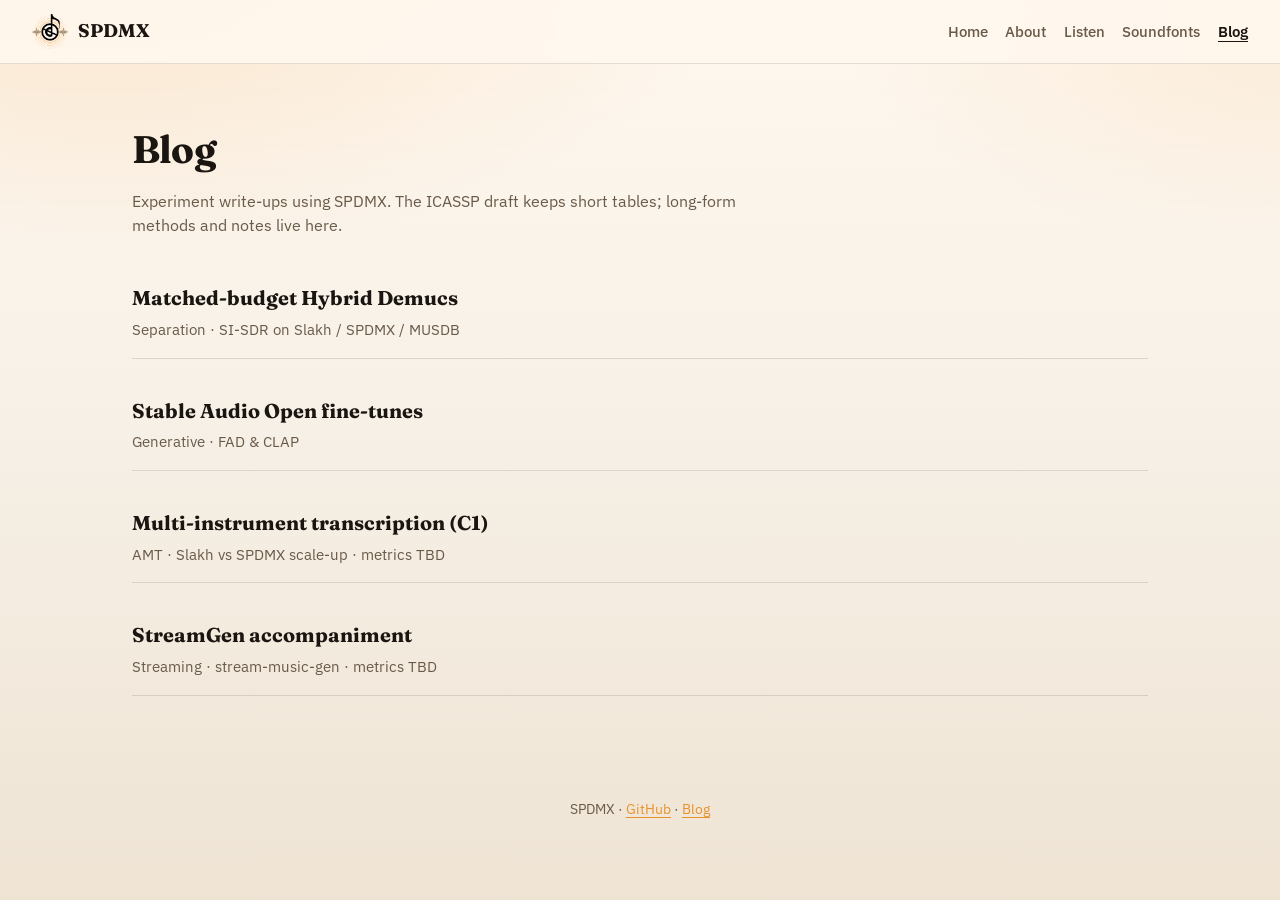
==== docs/blog/index.html @ cd524127 "added new experiments" ====
<!DOCTYPE html>
<html lang="en">
<head>
  <meta charset="UTF-8">
  <meta name="viewport" content="width=device-width, initial-scale=1">
  <title>Blog · SPDMX</title>
  <meta name="description" content="Experiments run with SPDMX.">
  <link rel="icon" href="../assets/favicon.ico" sizes="any">
  <link rel="icon" href="../assets/favicon.svg" type="image/svg+xml">
  <link rel="preconnect" href="https://fonts.googleapis.com">
  <link rel="preconnect" href="https://fonts.gstatic.com" crossorigin>
  <link href="https://fonts.googleapis.com/css2?family=Fraunces:opsz,wght@9..144,500;9..144,700&family=IBM+Plex+Sans:wght@400;500;600&family=IBM+Plex+Mono:wght@400;500&display=swap" rel="stylesheet">
  <link rel="stylesheet" href="../css/style.css">
  <script type="module" src="../js/blog.js"></script>
</head>
<body>
  <header class="site-header"></header>
  <main>
    <section class="section">
      <div class="section-head">
        <h2>Blog</h2>
        <p>Experiment write-ups using SPDMX. The ICASSP draft keeps short tables; long-form methods and notes live here.</p>
      </div>
      <ul class="blog-list">
        <li>
          <a href="demucs.html"><strong>Matched-budget Hybrid Demucs</strong></a>
          <span class="blog-meta">Separation · SI-SDR on Slakh / SPDMX / MUSDB</span>
        </li>
        <li>
          <a href="sao.html"><strong>Stable Audio Open fine-tunes</strong></a>
          <span class="blog-meta">Generative · FAD &amp; CLAP</span>
        </li>
        <li>
          <a href="transcription.html"><strong>Multi-instrument transcription (C1)</strong></a>
          <span class="blog-meta">AMT · Slakh vs SPDMX scale-up · metrics TBD</span>
        </li>
        <li>
          <a href="streamgen.html"><strong>StreamGen accompaniment</strong></a>
          <span class="blog-meta">Streaming · stream-music-gen · metrics TBD</span>
        </li>
      </ul>
    </section>
  </main>
  <footer class="site-footer"></footer>
</body>
</html>
---- docs/css/style.css ----
:root {
  --ink: #1a1510;
  --muted: #6a5a48;
  --paper: #f7f1e8;
  --paper-2: #ebe1d2;
  --panel: rgba(255, 250, 242, 0.78);
  --accent: #e8922e;
  --accent-2: #c46a12;
  --marigold: #f0b068;
  --line: rgba(26, 21, 16, 0.12);
  --shadow: 0 18px 50px rgba(26, 21, 16, 0.08);
  --mono: "IBM Plex Mono", ui-monospace, monospace;
  --sans: "IBM Plex Sans", system-ui, sans-serif;
  --display: "Fraunces", Georgia, serif;
  --max: 1080px;
}

*,
*::before,
*::after {
  box-sizing: border-box;
}

html {
  scroll-behavior: smooth;
}

body {
  margin: 0;
  color: var(--ink);
  font-family: var(--sans);
  line-height: 1.55;
  background:
    radial-gradient(1200px 600px at 8% -8%, rgba(240, 176, 104, 0.28), transparent 55%),
    radial-gradient(900px 500px at 100% 0%, rgba(232, 146, 46, 0.12), transparent 50%),
    linear-gradient(180deg, #fff8ef 0%, var(--paper) 42%, #efe4d4 100%);
  min-height: 100vh;
}

body::before {
  content: "";
  position: fixed;
  inset: 0;
  pointer-events: none;
  background-image:
    repeating-linear-gradient(
      0deg,
      transparent,
      transparent 27px,
      rgba(28, 36, 32, 0.03) 28px
    );
  opacity: 0.55;
  z-index: -1;
}

a {
  color: var(--accent);
  text-decoration-thickness: 1px;
  text-underline-offset: 0.18em;
}

a:hover {
  color: var(--accent-2);
}

.site-header {
  position: sticky;
  top: 0;
  z-index: 20;
  display: flex;
  align-items: center;
  justify-content: space-between;
  gap: 1rem;
  padding: 0.85rem clamp(1rem, 4vw, 2rem);
  backdrop-filter: blur(10px);
  background: rgba(255, 248, 239, 0.86);
  border-bottom: 1px solid var(--line);
}

.brand {
  display: inline-flex;
  align-items: center;
  gap: 0.65rem;
  color: inherit;
  text-decoration: none;
  font-family: var(--display);
  font-weight: 700;
  font-size: 1.15rem;
}

.brand-mark {
  width: 36px;
  height: 36px;
  object-fit: contain;
}

.nav-toggle {
  display: none;
  flex-direction: column;
  justify-content: center;
  gap: 5px;
  width: 42px;
  height: 42px;
  padding: 0;
  border: 1px solid var(--line);
  border-radius: 10px;
  background: var(--panel);
  cursor: pointer;
}

.nav-toggle-bar {
  display: block;
  width: 18px;
  height: 2px;
  margin: 0 auto;
  background: var(--ink);
  border-radius: 1px;
  transition: transform 160ms ease, opacity 160ms ease;
}

.nav-toggle[aria-expanded="true"] .nav-toggle-bar:nth-child(1) {
  transform: translateY(7px) rotate(45deg);
}

.nav-toggle[aria-expanded="true"] .nav-toggle-bar:nth-child(2) {
  opacity: 0;
}

.nav-toggle[aria-expanded="true"] .nav-toggle-bar:nth-child(3) {
  transform: translateY(-7px) rotate(-45deg);
}

.nav {
  display: flex;
  flex-wrap: wrap;
  gap: 0.85rem 1.1rem;
  font-size: 0.95rem;
}

.nav a {
  color: var(--muted);
  text-decoration: none;
  font-weight: 500;
  display: inline-flex;
  align-items: center;
  gap: 0.28rem;
}

.nav a:hover {
  color: var(--ink);
}

.nav a.is-active {
  color: var(--ink);
  font-weight: 600;
  text-decoration: underline;
  text-underline-offset: 0.28em;
}

.blog-list {
  list-style: none;
  margin: 0;
  padding: 0;
  display: flex;
  flex-direction: column;
  gap: 1.25rem;
}

.blog-list li {
  padding: 1rem 0;
  border-bottom: 1px solid var(--line);
}

.blog-list a {
  color: var(--ink);
  text-decoration: none;
  font-family: var(--display);
  font-size: 1.25rem;
}

.blog-list a:hover {
  color: var(--amber, #c46a12);
}

.blog-meta {
  display: block;
  margin-top: 0.35rem;
  color: var(--muted);
  font-size: 0.92rem;
}

.post h1 {
  font-family: var(--display);
  font-size: clamp(1.6rem, 3vw, 2.1rem);
  margin: 0.35rem 0 1rem;
}

.post p {
  max-width: 65ch;
  line-height: 1.55;
}

.hero {
  display: flex;
  flex-direction: column;
  align-items: flex-start;
  gap: 0;
  max-width: var(--max);
  margin: 0 auto;
  padding: clamp(2rem, 5vw, 3.5rem) clamp(1rem, 4vw, 2rem) 2.5rem;
}

.hero-brand {
  margin-bottom: 1rem;
}

.hero-logo {
  width: 72px;
  height: 72px;
  object-fit: contain;
  display: block;
  filter: drop-shadow(0 8px 20px rgba(26, 21, 16, 0.12));
}

.paper-title {
  margin: 0 0 0.85rem;
  font-family: var(--display);
  font-size: clamp(1.85rem, 4.2vw, 2.75rem);
  line-height: 1.15;
  letter-spacing: -0.02em;
  max-width: 28ch;
}

.authors {
  margin: 0;
  font-size: 1.05rem;
  font-weight: 500;
  color: var(--ink);
}

.affiliation {
  margin: 0.25rem 0 1.25rem;
  font-size: 0.95rem;
  color: var(--muted);
}

.cta-row {
  display: flex;
  flex-wrap: wrap;
  gap: 0.65rem;
  margin-bottom: 1.5rem;
}

.stat-strip {
  list-style: none;
  display: grid;
  grid-template-columns: repeat(4, minmax(0, 1fr));
  gap: 0.75rem;
  margin: 0 0 1.75rem;
  padding: 0;
  width: 100%;
  max-width: 40rem;
}

.stat-strip li {
  display: flex;
  flex-direction: column;
  gap: 0.15rem;
  padding: 0.7rem 0.75rem;
  background: var(--panel);
  border: 1px solid var(--line);
  border-radius: 12px;
}

.stat-strip strong {
  font-family: var(--display);
  font-size: 1.35rem;
}

.stat-strip span {
  font-size: 0.78rem;
  color: var(--muted);
  text-transform: uppercase;
  letter-spacing: 0.06em;
}

.hero-abstract {
  margin: 0 0 1.5rem;
  max-width: 42rem;
  font-size: 1.02rem;
  line-height: 1.55;
  color: var(--ink);
}

.hero-abstract strong {
  font-weight: 600;
}

.hero-panel {
  width: 100%;
  max-width: 28rem;
  background: var(--panel);
  border: 1px solid var(--line);
  border-radius: 18px;
  padding: 1.35rem 1.4rem;
  box-shadow: var(--shadow);
  font-family: var(--mono);
  font-size: 0.9rem;
}

.hero-panel code {
  display: block;
  margin-bottom: 0.8rem;
  color: var(--accent-2);
  font-size: 0.95rem;
}

.hero-panel ul {
  margin: 0 0 1rem;
  padding-left: 1.1rem;
}

.hero-panel p {
  margin: 0;
  color: var(--muted);
  font-family: var(--sans);
  font-size: 0.88rem;
}

.btn {
  display: inline-flex;
  align-items: center;
  justify-content: center;
  gap: 0.35rem;
  padding: 0.55rem 1rem;
  border: 1px solid var(--ink);
  border-radius: 999px;
  color: var(--ink);
  text-decoration: none;
  font-weight: 600;
  font-size: 0.92rem;
  background: transparent;
  transition: transform 160ms ease, background 160ms ease, color 160ms ease;
}

.btn:hover {
  transform: translateY(-1px);
  color: var(--ink);
  background: rgba(255, 255, 255, 0.55);
}

.btn.primary {
  background: var(--ink);
  color: var(--paper);
}

.btn.primary:hover {
  background: var(--accent);
  border-color: var(--accent);
  color: #fff;
}

.btn.ghost {
  border-color: transparent;
  text-decoration: underline;
  text-underline-offset: 0.2em;
}

.section {
  max-width: var(--max);
  margin: 0 auto;
  padding: 3.5rem clamp(1rem, 4vw, 2rem);
}

.section.alt {
  background: rgba(255, 252, 246, 0.45);
  border-block: 1px solid var(--line);
  max-width: none;
  padding-inline: max(1rem, calc((100vw - var(--max)) / 2));
}

.section-head {
  max-width: 40rem;
  margin-bottom: 1.75rem;
}

.section-head h2 {
  margin: 0 0 0.55rem;
  font-family: var(--display);
  font-size: clamp(1.8rem, 4vw, 2.4rem);
  letter-spacing: -0.02em;
}

.section-head p {
  margin: 0;
  color: var(--muted);
}

.figure-block {
  margin: 0 0 2rem;
  padding: 1rem;
  background: rgba(255, 252, 246, 0.55);
  border: 1px solid var(--line);
  border-radius: 16px;
}

.figure-block img {
  display: block;
  width: 100%;
  height: auto;
}

.figure-block figcaption {
  margin-top: 0.75rem;
  color: var(--muted);
  font-size: 0.9rem;
}

.two-col {
  display: grid;
  grid-template-columns: repeat(2, minmax(0, 1fr));
  gap: 1.5rem 2rem;
  margin-bottom: 1.75rem;
}

.two-col h3 {
  margin: 0 0 0.6rem;
  font-family: var(--display);
  font-size: 1.2rem;
}

.steps,
.plain {
  margin: 0;
  padding-left: 1.2rem;
  color: var(--muted);
}

.steps li,
.plain li {
  margin-bottom: 0.45rem;
}

.steps code,
.plain code,
.license code,
figcaption code {
  font-family: var(--mono);
  font-size: 0.86em;
  background: rgba(28, 36, 32, 0.06);
  padding: 0.05em 0.3em;
  border-radius: 4px;
}

.chart-grid {
  display: grid;
  grid-template-columns: repeat(2, minmax(0, 1fr));
  gap: 1.1rem;
}

.chart-card {
  background: rgba(255, 252, 246, 0.7);
  border: 1px solid var(--line);
  border-radius: 16px;
  padding: 1rem 1.1rem 1.2rem;
}

.chart-card-wide {
  grid-column: 1 / -1;
}

.chart-card h3 {
  margin: 0 0 0.75rem;
  font-size: 1rem;
  font-weight: 600;
}

.chart-note {
  margin: 0.65rem 0 0;
  font-size: 0.88rem;
  line-height: 1.45;
  color: var(--muted);
}

.demo-root {
  display: grid;
  gap: 1.1rem;
}

.demo-card {
  border: 1px solid var(--line);
  border-radius: 16px;
  background: rgba(255, 252, 246, 0.75);
  padding: 1.1rem 1.2rem 1.25rem;
}

.demo-card header {
  display: flex;
  flex-wrap: wrap;
  justify-content: space-between;
  gap: 0.5rem 1rem;
  margin-bottom: 0.85rem;
}

.demo-card h3 {
  margin: 0;
  font-family: var(--display);
  font-size: 1.25rem;
}

.demo-card .blurb {
  margin: 0.2rem 0 0;
  color: var(--muted);
  font-size: 0.92rem;
}

.demo-meta {
  font-family: var(--mono);
  font-size: 0.75rem;
  color: var(--muted);
}

.mixer-transport {
  display: grid;
  grid-template-columns: auto auto auto 1fr;
  align-items: center;
  gap: 0.5rem 0.65rem;
  margin: 0 0 0.85rem;
}

.mixer-btn {
  border: 1px solid var(--line);
  background: #fff;
  border-radius: 999px;
  padding: 0.35rem 0.85rem;
  font: inherit;
  font-size: 0.82rem;
  font-weight: 500;
  cursor: pointer;
}

.mixer-btn.icon-btn {
  display: inline-flex;
  align-items: center;
  justify-content: center;
  width: 2.35rem;
  height: 2.35rem;
  padding: 0;
  border-radius: 999px;
}

.mixer-btn.icon-btn svg {
  width: 1.05rem;
  height: 1.05rem;
  fill: currentColor;
  display: block;
}

.mixer-btn.icon-btn .icon-pause {
  display: none;
}

.mixer-btn.icon-btn.is-playing .icon-play {
  display: none;
}

.mixer-btn.icon-btn.is-playing .icon-pause {
  display: block;
}

.mixer-btn.primary {
  background: var(--accent);
  border-color: var(--accent);
  color: #fff;
}

.mixer-btn.primary.is-playing {
  background: var(--ink);
  border-color: var(--ink);
}

.mixer-time {
  font-family: var(--mono);
  font-size: 0.8rem;
  color: var(--muted);
  white-space: nowrap;
}

.mixer-seek {
  width: 100%;
  min-width: 8rem;
  height: 0.35rem;
  accent-color: var(--accent);
  cursor: pointer;
}

.stem-list {
  display: grid;
  gap: 0.45rem;
}

.stem-row {
  display: grid;
  grid-template-columns: minmax(var(--stem-label-ch, 12ch), max-content) auto;
  gap: 0.75rem;
  align-items: center;
  padding: 0.5rem 0.65rem;
  border-radius: 10px;
  background: rgba(28, 36, 32, 0.03);
}

.stem-label {
  font-family: var(--mono);
  font-size: 0.8rem;
  font-weight: 500;
  white-space: pre;
  min-width: calc(var(--stem-label-ch, 12) * 1ch);
}

.stem-actions {
  display: flex;
  gap: 0.35rem;
}

.stem-row button[data-action] {
  border: 1px solid var(--line);
  background: #fff;
  border-radius: 999px;
  padding: 0.25rem 0.65rem;
  font: inherit;
  font-size: 0.78rem;
  cursor: pointer;
  min-width: 3.6rem;
}

.stem-row button[data-action].active {
  background: var(--accent);
  border-color: var(--accent);
  color: #fff;
}

.stem-row audio {
  display: none;
}

@media (max-width: 640px) {
  .mixer-transport {
    grid-template-columns: auto auto 1fr;
  }

  .mixer-seek {
    grid-column: 1 / -1;
  }
}

.soundfonts-root {
  display: grid;
  gap: 1rem;
}

.soundfont-basic {
  margin: 0;
  padding: 0.85rem 1rem;
  border: 1px solid var(--line);
  border-radius: 12px;
  background: rgba(255, 252, 246, 0.65);
  font-size: 0.92rem;
  line-height: 1.45;
}

.soundfont-basic code {
  font-family: var(--mono);
  font-size: 0.86em;
  background: rgba(28, 36, 32, 0.06);
  padding: 0.05em 0.3em;
  border-radius: 4px;
}

.soundfont-panel {
  border: 1px solid var(--line);
  border-radius: 12px;
  background: rgba(255, 252, 246, 0.55);
  padding: 0.15rem 0;
}

.soundfont-panel summary {
  cursor: pointer;
  list-style: none;
  padding: 0.85rem 1rem;
  font-size: 0.92rem;
  font-weight: 500;
  color: var(--ink);
}

.soundfont-panel summary::-webkit-details-marker {
  display: none;
}

.soundfont-panel summary::before {
  content: "";
  display: inline-block;
  width: 0.45rem;
  height: 0.45rem;
  margin-right: 0.55rem;
  border-right: 1.5px solid var(--muted);
  border-bottom: 1.5px solid var(--muted);
  transform: rotate(-45deg);
  vertical-align: 0.15rem;
  transition: transform 0.15s ease;
}

.soundfont-panel[open] summary::before {
  transform: rotate(45deg);
  vertical-align: 0.05rem;
}

.soundfont-panel-body {
  padding: 0 1rem 1rem;
}

.soundfont-grid {
  list-style: none;
  margin: 0;
  padding: 0;
  display: grid;
  grid-template-columns: repeat(auto-fill, minmax(14rem, 1fr));
  gap: 0.35rem 1rem;
}

.soundfont-grid li {
  font-family: var(--mono);
  font-size: 0.78rem;
  color: var(--ink);
  line-height: 1.35;
  padding: 0.2rem 0;
  border-bottom: 1px solid rgba(26, 21, 16, 0.06);
}

.soundfont-footnote {
  margin: 0.75rem 0 0;
  font-size: 0.8rem;
  color: var(--muted);
}

.soundfont-footnote a {
  color: inherit;
  text-decoration: underline;
  text-underline-offset: 0.15em;
}

.soundfont-footnote code {
  font-family: var(--mono);
  font-size: 0.86em;
}

.cite-label {
  margin: 1.25rem 0 0.5rem;
  font-size: 0.95rem;
  font-weight: 600;
}

.cite-label:first-of-type {
  margin-top: 0;
}

.bib {
  overflow-x: auto;
  padding: 1rem 1.1rem;
  border-radius: 12px;
  background: rgba(28, 36, 32, 0.92);
  color: #f3efe6;
  font-family: var(--mono);
  font-size: 0.82rem;
  line-height: 1.45;
}

.license {
  color: var(--muted);
  max-width: 42rem;
}

.site-footer {
  padding: 2rem clamp(1rem, 4vw, 2rem) 3rem;
  text-align: center;
  color: var(--muted);
  font-size: 0.9rem;
}

@media (max-width: 860px) {
  .two-col,
  .chart-grid {
    grid-template-columns: 1fr;
  }

  .stat-strip {
    grid-template-columns: repeat(2, minmax(0, 1fr));
  }

  .paper-title {
    max-width: none;
  }

  .site-header {
    flex-wrap: wrap;
  }

  .nav-toggle {
    display: inline-flex;
    margin-left: auto;
  }

  .nav {
    display: none;
    width: 100%;
    flex-direction: column;
    gap: 0;
    padding: 0.35rem 0 0.5rem;
    border-top: 1px solid var(--line);
  }

  .nav.is-open {
    display: flex;
  }

  .nav a {
    padding: 0.7rem 0.15rem;
    border-bottom: 1px solid var(--line);
  }

  .nav a:last-child {
    border-bottom: none;
  }
}

@media (prefers-reduced-motion: reduce) {
  html {
    scroll-behavior: auto;
  }

  .btn {
    transition: none;
  }
}
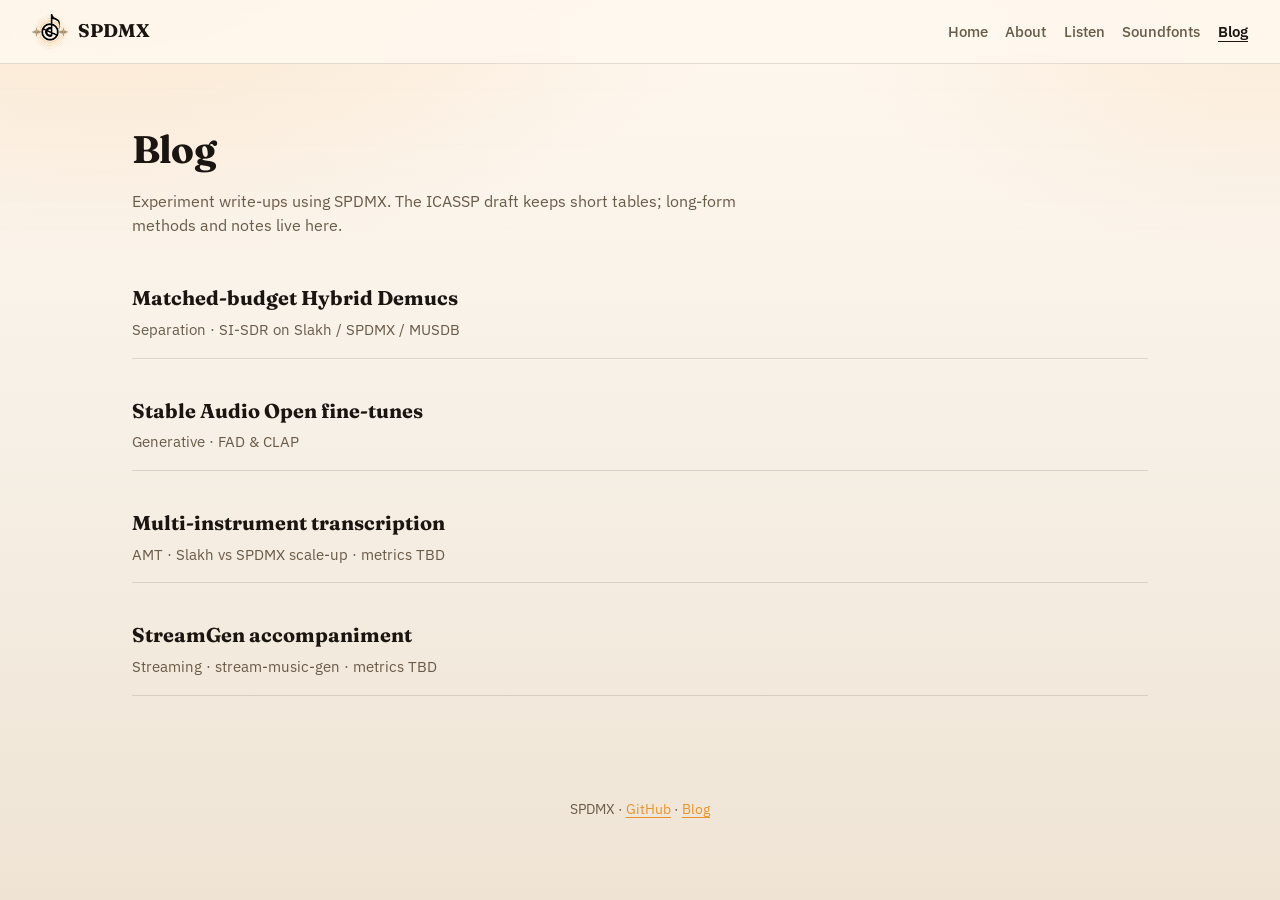
==== commit 5b13f25b: "bug fixes" ====
--- a/docs/blog/index.html
+++ b/docs/blog/index.html
@@ -31,7 +31,7 @@
           <span class="blog-meta">Generative · FAD &amp; CLAP</span>
         </li>
         <li>
-          <a href="transcription.html"><strong>Multi-instrument transcription (C1)</strong></a>
+          <a href="transcription.html"><strong>Multi-instrument transcription</strong></a>
           <span class="blog-meta">AMT · Slakh vs SPDMX scale-up · metrics TBD</span>
         </li>
         <li>
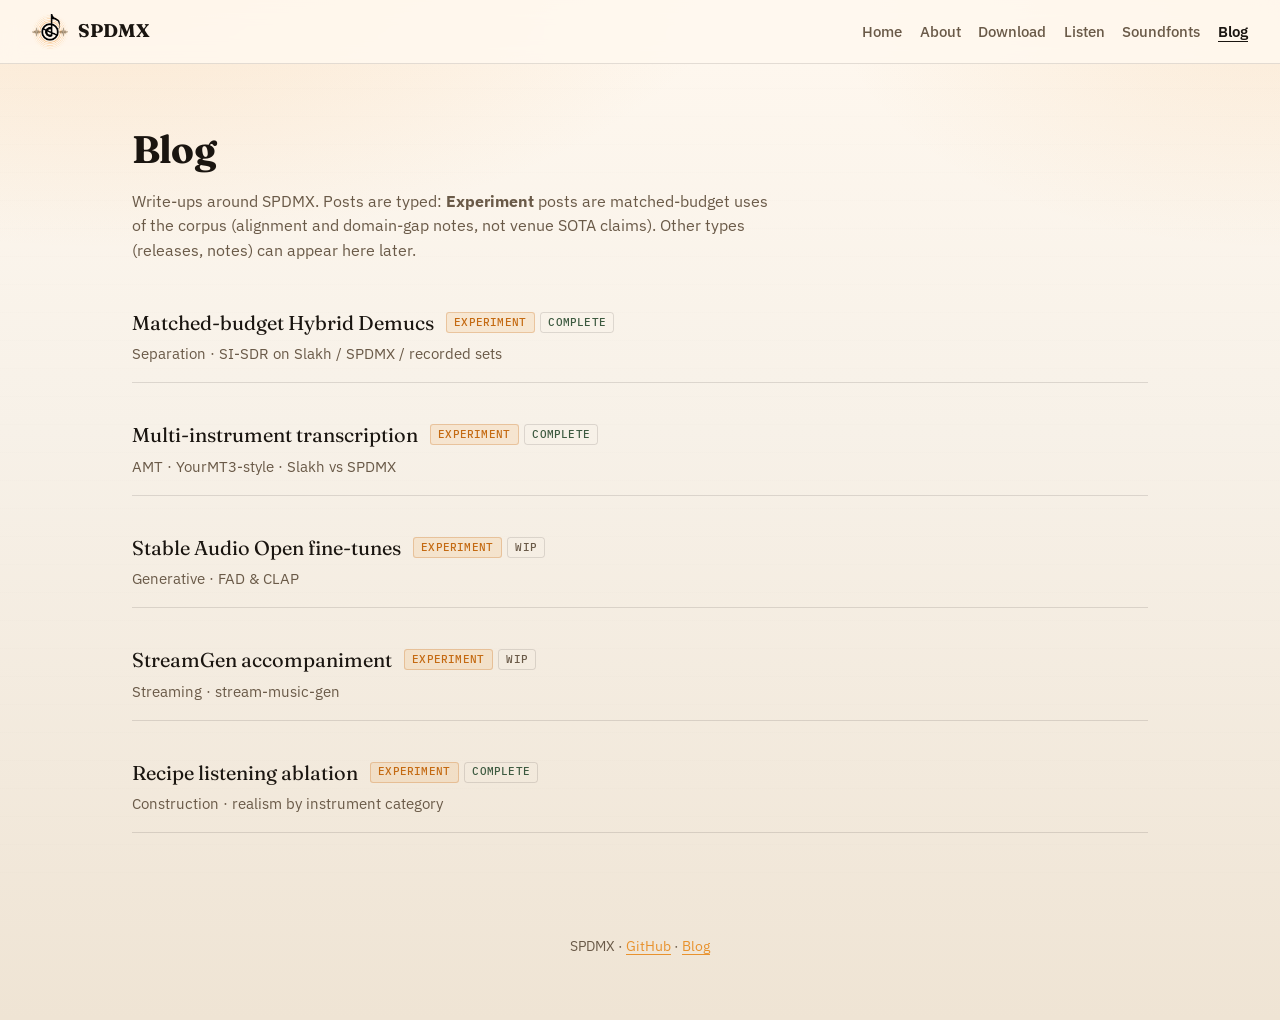
==== commit 6e04e8b1: "Add dataset-only arXiv preprint and typed Experiment blog posts. Keep the ICASSP manuscript intact w" ====
--- a/docs/blog/index.html
+++ b/docs/blog/index.html
@@ -4,7 +4,7 @@
   <meta charset="UTF-8">
   <meta name="viewport" content="width=device-width, initial-scale=1">
   <title>Blog · SPDMX</title>
-  <meta name="description" content="Experiments run with SPDMX.">
+  <meta name="description" content="Write-ups using SPDMX: experiments, release notes, and more.">
   <link rel="icon" href="../assets/favicon.ico" sizes="any">
   <link rel="icon" href="../assets/favicon.svg" type="image/svg+xml">
   <link rel="preconnect" href="https://fonts.googleapis.com">
@@ -19,24 +19,62 @@
     <section class="section">
       <div class="section-head">
         <h2>Blog</h2>
-        <p>Experiment write-ups using SPDMX. The ICASSP draft keeps short tables; long-form methods and notes live here.</p>
+        <p>
+          Write-ups around SPDMX. Posts are typed: <strong>Experiment</strong> posts
+          are matched-budget uses of the corpus (alignment and domain-gap notes, not
+          venue SOTA claims). Other types (releases, notes) can appear here later.
+        </p>
       </div>
       <ul class="blog-list">
         <li>
-          <a href="demucs.html"><strong>Matched-budget Hybrid Demucs</strong></a>
-          <span class="blog-meta">Separation · SI-SDR on Slakh / SPDMX / MUSDB</span>
+          <div class="blog-list-head">
+            <a href="demucs.html">Matched-budget Hybrid Demucs</a>
+            <span class="blog-badges">
+              <span class="badge badge-type-experiment">Experiment</span>
+              <span class="badge badge-status-complete">Complete</span>
+            </span>
+          </div>
+          <span class="blog-meta">Separation · SI-SDR on Slakh / SPDMX / recorded sets</span>
         </li>
         <li>
-          <a href="sao.html"><strong>Stable Audio Open fine-tunes</strong></a>
+          <div class="blog-list-head">
+            <a href="transcription.html">Multi-instrument transcription</a>
+            <span class="blog-badges">
+              <span class="badge badge-type-experiment">Experiment</span>
+              <span class="badge badge-status-complete">Complete</span>
+            </span>
+          </div>
+          <span class="blog-meta">AMT · YourMT3-style · Slakh vs SPDMX</span>
+        </li>
+        <li>
+          <div class="blog-list-head">
+            <a href="sao.html">Stable Audio Open fine-tunes</a>
+            <span class="blog-badges">
+              <span class="badge badge-type-experiment">Experiment</span>
+              <span class="badge badge-status-wip">WIP</span>
+            </span>
+          </div>
           <span class="blog-meta">Generative · FAD &amp; CLAP</span>
         </li>
         <li>
-          <a href="transcription.html"><strong>Multi-instrument transcription</strong></a>
-          <span class="blog-meta">AMT · Slakh vs SPDMX scale-up · metrics TBD</span>
+          <div class="blog-list-head">
+            <a href="streamgen.html">StreamGen accompaniment</a>
+            <span class="blog-badges">
+              <span class="badge badge-type-experiment">Experiment</span>
+              <span class="badge badge-status-wip">WIP</span>
+            </span>
+          </div>
+          <span class="blog-meta">Streaming · stream-music-gen</span>
         </li>
         <li>
-          <a href="streamgen.html"><strong>StreamGen accompaniment</strong></a>
-          <span class="blog-meta">Streaming · stream-music-gen · metrics TBD</span>
+          <div class="blog-list-head">
+            <a href="listening.html">Recipe listening ablation</a>
+            <span class="blog-badges">
+              <span class="badge badge-type-experiment">Experiment</span>
+              <span class="badge badge-status-complete">Complete</span>
+            </span>
+          </div>
+          <span class="blog-meta">Construction · realism by instrument category</span>
         </li>
       </ul>
     </section>
--- a/docs/css/style.css
+++ b/docs/css/style.css
@@ -171,6 +171,13 @@
   border-bottom: 1px solid var(--line);
 }
 
+.blog-list-head {
+  display: flex;
+  flex-wrap: wrap;
+  align-items: center;
+  gap: 0.5rem 0.75rem;
+}
+
 .blog-list a {
   color: var(--ink);
   text-decoration: none;
@@ -189,15 +196,118 @@
   font-size: 0.92rem;
 }
 
+.blog-badges {
+  display: inline-flex;
+  flex-wrap: wrap;
+  align-items: center;
+  gap: 0.35rem;
+}
+
+.badge {
+  display: inline-block;
+  padding: 0.12rem 0.45rem;
+  border: 1px solid var(--line);
+  border-radius: 0.2rem;
+  font-family: var(--mono);
+  font-size: 0.68rem;
+  font-weight: 500;
+  letter-spacing: 0.02em;
+  line-height: 1.4;
+  text-transform: uppercase;
+  white-space: nowrap;
+}
+
+.badge-type-experiment {
+  color: var(--accent-2);
+  background: rgba(232, 146, 46, 0.12);
+  border-color: rgba(196, 106, 18, 0.28);
+}
+
+.badge-type-release {
+  color: #3d5a40;
+  background: rgba(90, 140, 96, 0.12);
+  border-color: rgba(90, 140, 96, 0.3);
+}
+
+.badge-type-note {
+  color: var(--muted);
+  background: rgba(106, 90, 72, 0.08);
+  border-color: rgba(106, 90, 72, 0.22);
+}
+
+.badge-status-complete {
+  color: #3d5a40;
+  background: transparent;
+}
+
+.badge-status-wip {
+  color: var(--muted);
+  background: transparent;
+}
+
 .post h1 {
   font-family: var(--display);
   font-size: clamp(1.6rem, 3vw, 2.1rem);
   margin: 0.35rem 0 1rem;
 }
 
-.post p {
+.post h2 {
+  font-family: var(--display);
+  font-size: 1.2rem;
+  margin: 1.75rem 0 0.6rem;
+}
+
+.post p,
+.post li {
   max-width: 65ch;
   line-height: 1.55;
+}
+
+.post ul {
+  padding-left: 1.2rem;
+}
+
+.post code {
+  font-family: var(--mono);
+  font-size: 0.9em;
+}
+
+.post-table-wrap {
+  overflow-x: auto;
+  margin: 1rem 0 1.25rem;
+  max-width: 100%;
+}
+
+.post table {
+  width: 100%;
+  border-collapse: collapse;
+  font-size: 0.88rem;
+  font-variant-numeric: tabular-nums;
+}
+
+.post th,
+.post td {
+  padding: 0.4rem 0.65rem;
+  border-bottom: 1px solid var(--line);
+  text-align: left;
+}
+
+.post th {
+  font-weight: 600;
+  color: var(--muted);
+  font-size: 0.8rem;
+  text-transform: uppercase;
+  letter-spacing: 0.03em;
+}
+
+.post td.num,
+.post th.num {
+  text-align: right;
+}
+
+.post .caveat {
+  color: var(--muted);
+  font-size: 0.95rem;
 }
 
 .hero {
@@ -774,6 +884,103 @@
   line-height: 1.45;
 }
 
+.download-cta-row {
+  margin-bottom: 1.5rem;
+}
+
+.download-parts {
+  display: grid;
+  grid-template-columns: repeat(2, minmax(0, 1fr));
+  gap: 1rem 1.25rem;
+  margin: 0 0 0.5rem;
+}
+
+.download-part {
+  display: flex;
+  flex-direction: column;
+  gap: 0.55rem;
+  padding: 1.15rem 1.2rem 1.25rem;
+  background: rgba(255, 252, 246, 0.7);
+  border: 1px solid var(--line);
+  border-radius: 16px;
+}
+
+.download-part-btn {
+  width: 100%;
+  padding: 0.75rem 1.1rem;
+  font-size: 1rem;
+}
+
+.download-part-meta {
+  margin: 0;
+  color: var(--muted);
+  font-size: 0.9rem;
+}
+
+.download-part-meta code {
+  font-family: var(--mono);
+  font-size: 0.86em;
+  background: rgba(28, 36, 32, 0.06);
+  padding: 0.05em 0.3em;
+  border-radius: 4px;
+}
+
+.download-steps {
+  max-width: 44rem;
+}
+
+.download-steps .code-block {
+  margin: 0.75rem 0 0.35rem;
+}
+
+.download-note {
+  margin: 0.65rem 0 0;
+  color: var(--muted);
+  font-size: 0.92rem;
+  max-width: 44rem;
+}
+
+.download-note code {
+  font-family: var(--mono);
+  font-size: 0.86em;
+  background: rgba(28, 36, 32, 0.06);
+  padding: 0.05em 0.3em;
+  border-radius: 4px;
+}
+
+.code-block {
+  position: relative;
+}
+
+.code-block .bib {
+  margin: 0;
+  padding-top: 2.4rem;
+}
+
+.copy-btn {
+  position: absolute;
+  top: 0.55rem;
+  right: 0.55rem;
+  z-index: 1;
+  padding: 0.28rem 0.7rem;
+  border: 1px solid rgba(243, 239, 230, 0.28);
+  border-radius: 999px;
+  background: rgba(255, 252, 246, 0.1);
+  color: #f3efe6;
+  font-family: var(--sans);
+  font-size: 0.75rem;
+  font-weight: 600;
+  cursor: pointer;
+  transition: background 160ms ease, border-color 160ms ease;
+}
+
+.copy-btn:hover,
+.copy-btn.is-copied {
+  background: rgba(232, 146, 46, 0.9);
+  border-color: transparent;
+  color: #fff;
+}
+
 .license {
   color: var(--muted);
   max-width: 42rem;
@@ -788,7 +995,8 @@
 
 @media (max-width: 860px) {
   .two-col,
-  .chart-grid {
+  .chart-grid,
+  .download-parts {
     grid-template-columns: 1fr;
   }
 
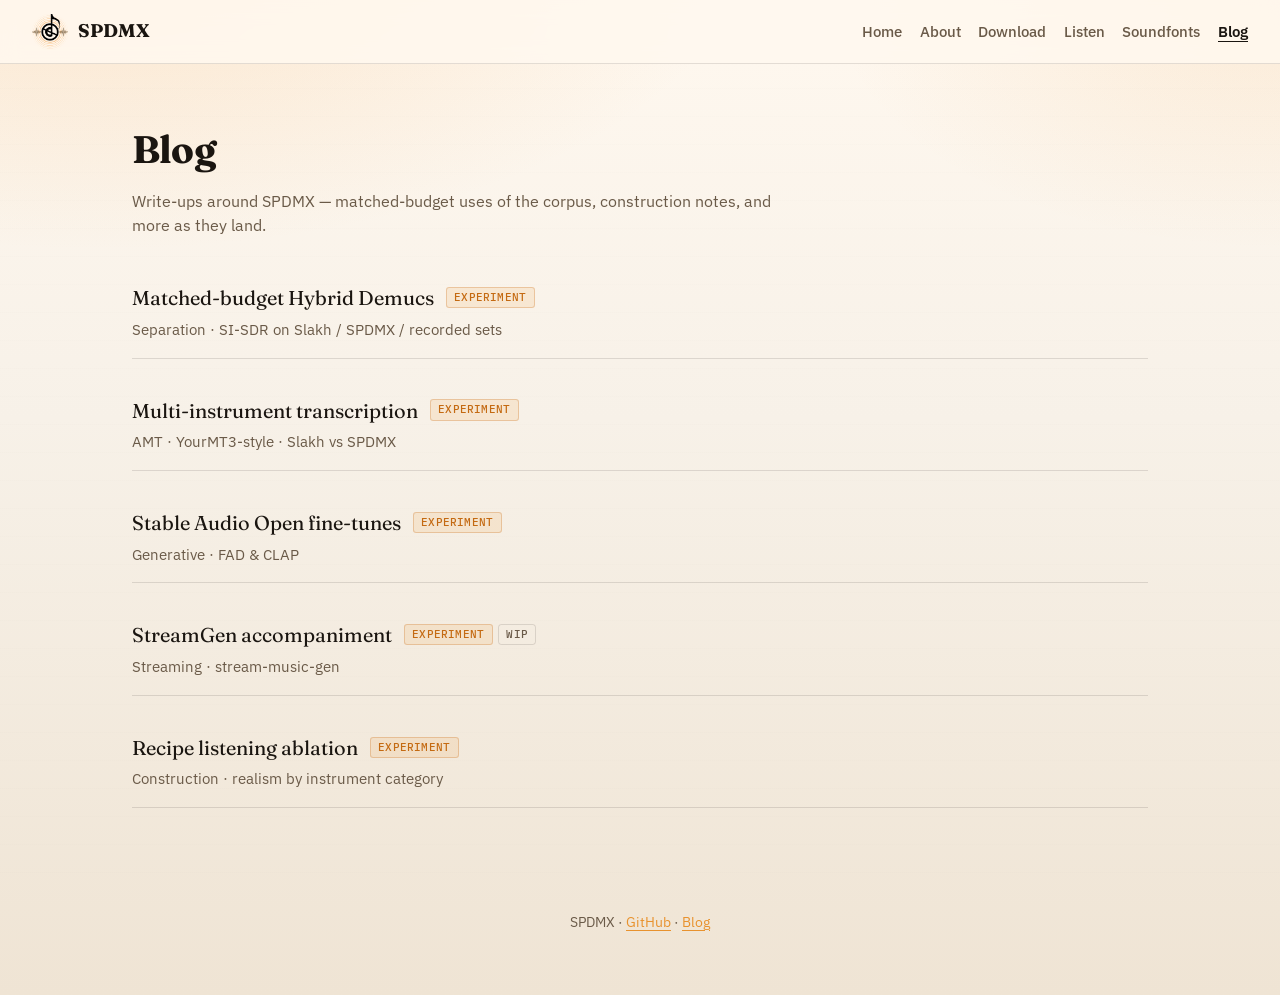
==== commit e56e8350: "Finish SAO blog write-up and polish project-page UX. Publish SAO metrics and demo clips, drop Comple" ====
--- a/docs/blog/index.html
+++ b/docs/blog/index.html
@@ -20,9 +20,8 @@
       <div class="section-head">
         <h2>Blog</h2>
         <p>
-          Write-ups around SPDMX. Posts are typed: <strong>Experiment</strong> posts
-          are matched-budget uses of the corpus (alignment and domain-gap notes, not
-          venue SOTA claims). Other types (releases, notes) can appear here later.
+          Write-ups around SPDMX — matched-budget uses of the corpus, construction
+          notes, and more as they land.
         </p>
       </div>
       <ul class="blog-list">
@@ -31,7 +30,6 @@
             <a href="demucs.html">Matched-budget Hybrid Demucs</a>
             <span class="blog-badges">
               <span class="badge badge-type-experiment">Experiment</span>
-              <span class="badge badge-status-complete">Complete</span>
             </span>
           </div>
           <span class="blog-meta">Separation · SI-SDR on Slakh / SPDMX / recorded sets</span>
@@ -41,7 +39,6 @@
             <a href="transcription.html">Multi-instrument transcription</a>
             <span class="blog-badges">
               <span class="badge badge-type-experiment">Experiment</span>
-              <span class="badge badge-status-complete">Complete</span>
             </span>
           </div>
           <span class="blog-meta">AMT · YourMT3-style · Slakh vs SPDMX</span>
@@ -51,7 +48,6 @@
             <a href="sao.html">Stable Audio Open fine-tunes</a>
             <span class="blog-badges">
               <span class="badge badge-type-experiment">Experiment</span>
-              <span class="badge badge-status-wip">WIP</span>
             </span>
           </div>
           <span class="blog-meta">Generative · FAD &amp; CLAP</span>
@@ -71,7 +67,6 @@
             <a href="listening.html">Recipe listening ablation</a>
             <span class="blog-badges">
               <span class="badge badge-type-experiment">Experiment</span>
-              <span class="badge badge-status-complete">Complete</span>
             </span>
           </div>
           <span class="blog-meta">Construction · realism by instrument category</span>
--- a/docs/css/style.css
+++ b/docs/css/style.css
@@ -196,6 +196,21 @@
   font-size: 0.92rem;
 }
 
+.blog-back {
+  margin: 0 0 0.85rem;
+}
+
+.blog-back a {
+  color: var(--muted);
+  font-size: 0.92rem;
+  font-weight: 500;
+  text-decoration: none;
+}
+
+.blog-back a:hover {
+  color: var(--accent-2);
+}
+
 .blog-badges {
   display: inline-flex;
   flex-wrap: wrap;
@@ -308,6 +323,43 @@
 .post .caveat {
   color: var(--muted);
   font-size: 0.95rem;
+}
+
+.sao-examples {
+  display: flex;
+  flex-direction: column;
+  gap: 1.5rem;
+  margin: 1rem 0 1.5rem;
+  max-width: 40rem;
+}
+
+.sao-example {
+  padding: 1rem 0;
+  border-top: 1px solid var(--line);
+}
+
+.sao-prompt {
+  margin: 0 0 0.75rem;
+  max-width: none;
+}
+
+.sao-arm {
+  display: grid;
+  grid-template-columns: 8.5rem 1fr;
+  gap: 0.65rem;
+  align-items: center;
+  margin-bottom: 0.45rem;
+}
+
+.sao-arm span {
+  color: var(--muted);
+  font-size: 0.88rem;
+  font-weight: 500;
+}
+
+.sao-arm audio {
+  width: 100%;
+  height: 2rem;
 }
 
 .hero {
@@ -560,6 +612,20 @@
   background: rgba(28, 36, 32, 0.06);
   padding: 0.05em 0.3em;
   border-radius: 4px;
+}
+
+/* Block code in <pre> must not inherit inline-code padding (indents first line). */
+.steps pre code,
+.plain pre code,
+.code-block pre code,
+.bib code {
+  display: block;
+  background: none;
+  padding: 0;
+  border-radius: 0;
+  font-size: inherit;
+  color: inherit;
+  white-space: inherit;
 }
 
 .chart-grid {
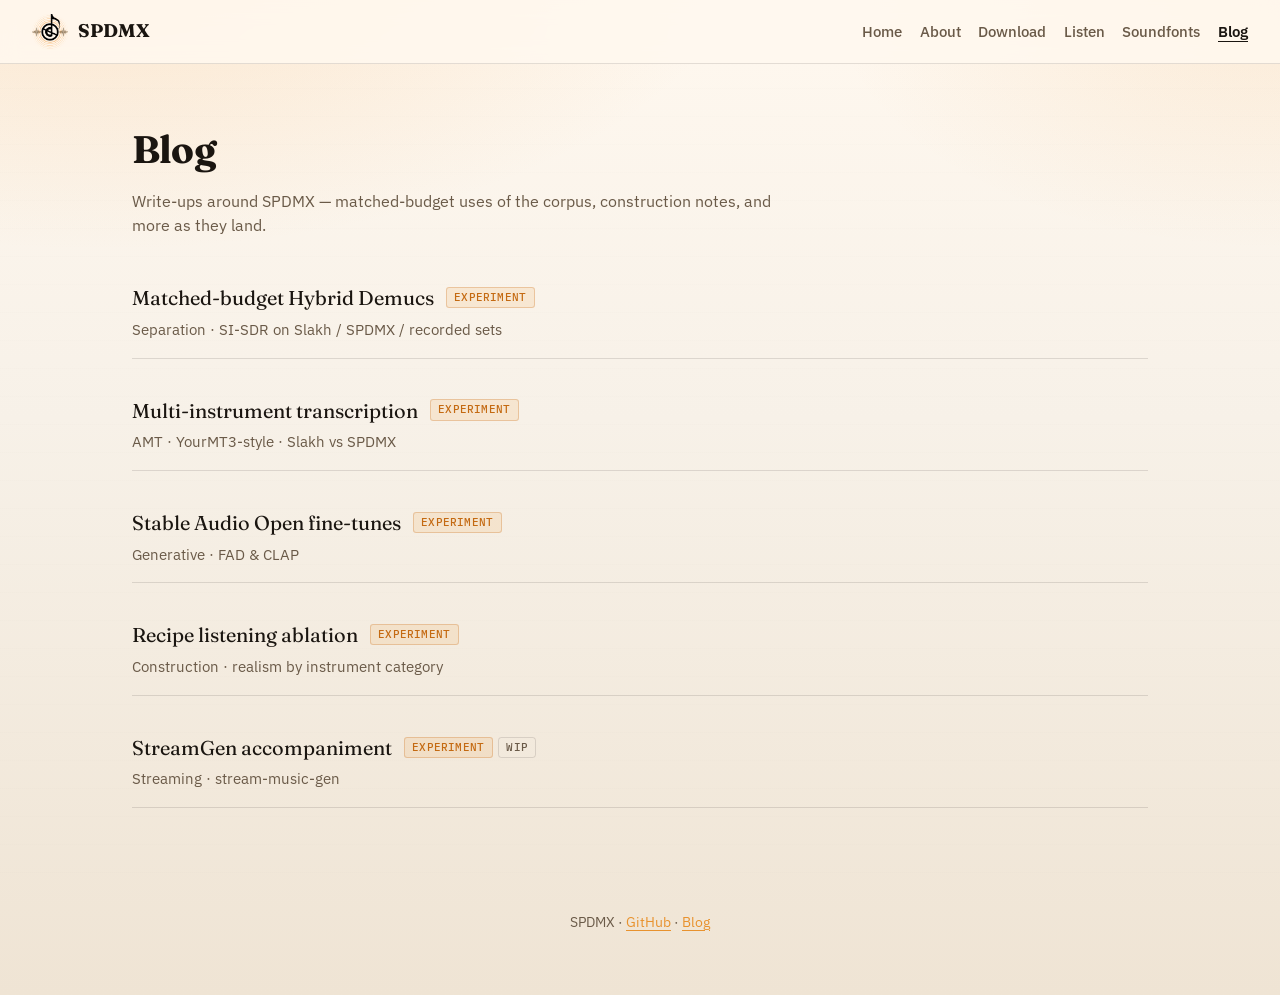
==== commit 9a91e7a1: "Tidy blog listing and soundfonts page layout. Move WIP posts to the end, drop redundant Blog crumbs," ====
--- a/docs/blog/index.html
+++ b/docs/blog/index.html
@@ -54,6 +54,15 @@
         </li>
         <li>
           <div class="blog-list-head">
+            <a href="listening.html">Recipe listening ablation</a>
+            <span class="blog-badges">
+              <span class="badge badge-type-experiment">Experiment</span>
+            </span>
+          </div>
+          <span class="blog-meta">Construction · realism by instrument category</span>
+        </li>
+        <li>
+          <div class="blog-list-head">
             <a href="streamgen.html">StreamGen accompaniment</a>
             <span class="blog-badges">
               <span class="badge badge-type-experiment">Experiment</span>
@@ -62,15 +71,6 @@
           </div>
           <span class="blog-meta">Streaming · stream-music-gen</span>
         </li>
-        <li>
-          <div class="blog-list-head">
-            <a href="listening.html">Recipe listening ablation</a>
-            <span class="blog-badges">
-              <span class="badge badge-type-experiment">Experiment</span>
-            </span>
-          </div>
-          <span class="blog-meta">Construction · realism by instrument category</span>
-        </li>
       </ul>
     </section>
   </main>
--- a/docs/css/style.css
+++ b/docs/css/style.css
@@ -856,38 +856,16 @@
   border: 1px solid var(--line);
   border-radius: 12px;
   background: rgba(255, 252, 246, 0.55);
-  padding: 0.15rem 0;
-}
-
-.soundfont-panel summary {
-  cursor: pointer;
-  list-style: none;
-  padding: 0.85rem 1rem;
+  padding: 0.15rem 0 0;
+}
+
+.soundfont-panel-title {
+  margin: 0;
+  padding: 0.85rem 1rem 0.35rem;
+  font-family: var(--sans);
   font-size: 0.92rem;
-  font-weight: 500;
+  font-weight: 600;
   color: var(--ink);
-}
-
-.soundfont-panel summary::-webkit-details-marker {
-  display: none;
-}
-
-.soundfont-panel summary::before {
-  content: "";
-  display: inline-block;
-  width: 0.45rem;
-  height: 0.45rem;
-  margin-right: 0.55rem;
-  border-right: 1.5px solid var(--muted);
-  border-bottom: 1.5px solid var(--muted);
-  transform: rotate(-45deg);
-  vertical-align: 0.15rem;
-  transition: transform 0.15s ease;
-}
-
-.soundfont-panel[open] summary::before {
-  transform: rotate(45deg);
-  vertical-align: 0.05rem;
 }
 
 .soundfont-panel-body {
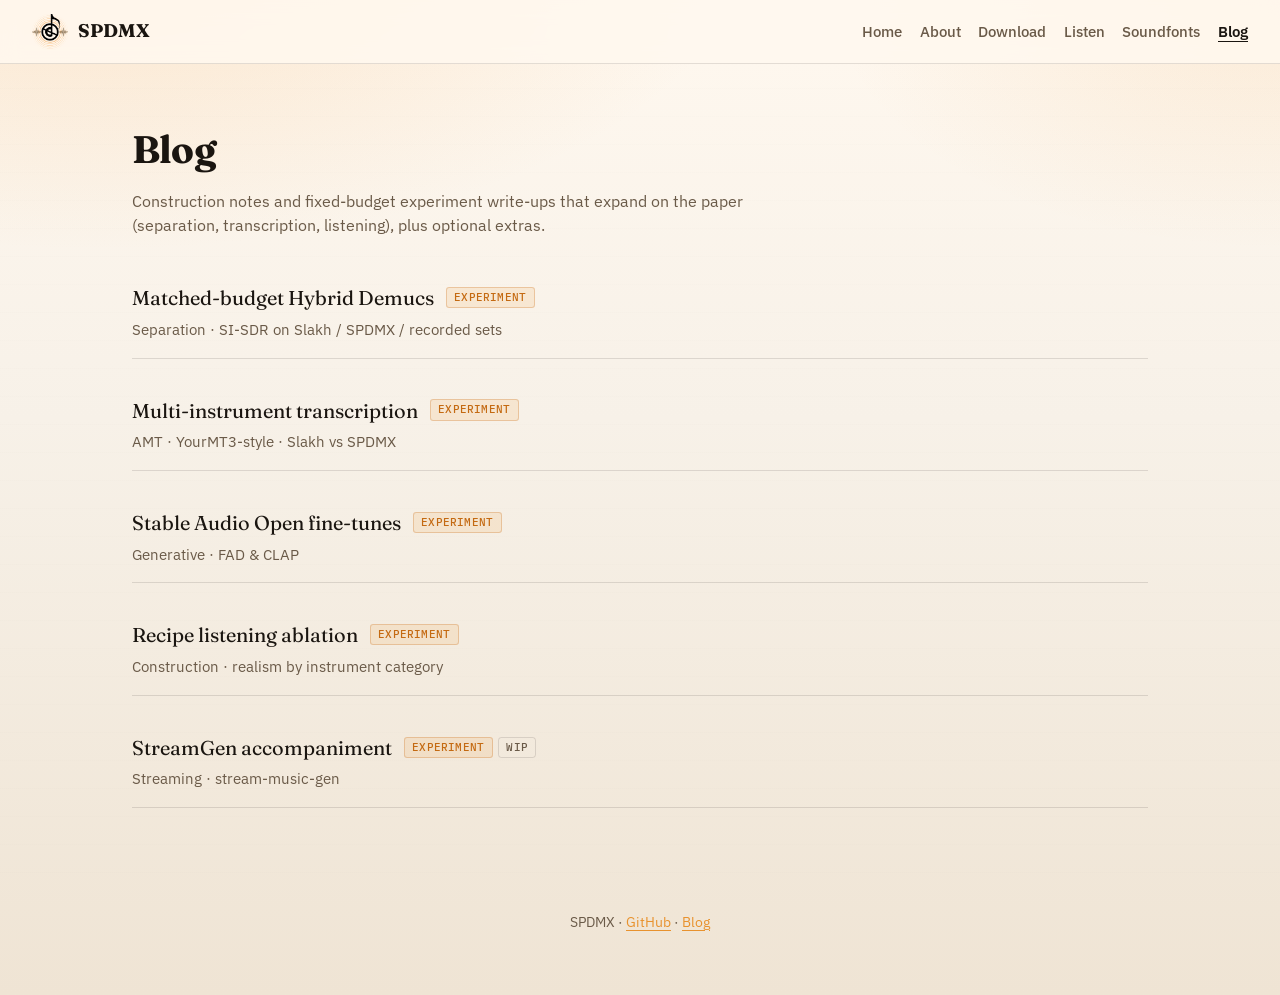
==== commit 8092b6c1: "Sync project page, blasts, and blogs with the revised SPDMX abstract. Point arXiv packing at main.te" ====
--- a/docs/blog/index.html
+++ b/docs/blog/index.html
@@ -20,8 +20,8 @@
       <div class="section-head">
         <h2>Blog</h2>
         <p>
-          Write-ups around SPDMX — matched-budget uses of the corpus, construction
-          notes, and more as they land.
+          Construction notes and fixed-budget experiment write-ups that expand on
+          the paper (separation, transcription, listening), plus optional extras.
         </p>
       </div>
       <ul class="blog-list">
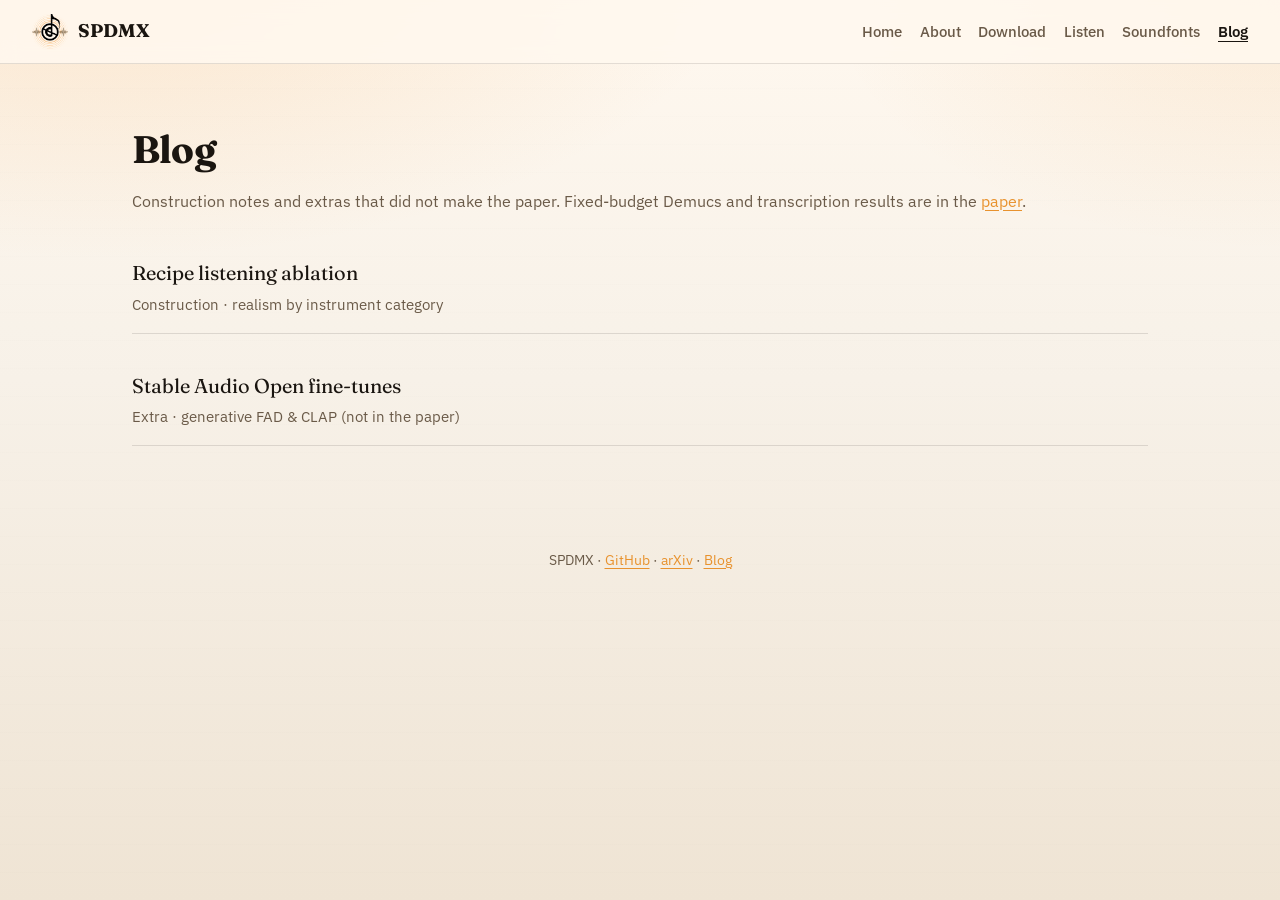
==== commit 0f3ca6c1: "Document per-category render recipes on About and Soundfonts. Use friendly Basic / Varied / MIDI-DDS" ====
--- a/docs/blog/index.html
+++ b/docs/blog/index.html
@@ -4,7 +4,7 @@
   <meta charset="UTF-8">
   <meta name="viewport" content="width=device-width, initial-scale=1">
   <title>Blog · SPDMX</title>
-  <meta name="description" content="Write-ups using SPDMX: experiments, release notes, and more.">
+  <meta name="description" content="Construction notes and extras beyond the SPDMX paper.">
   <link rel="icon" href="../assets/favicon.ico" sizes="any">
   <link rel="icon" href="../assets/favicon.svg" type="image/svg+xml">
   <link rel="preconnect" href="https://fonts.googleapis.com">
@@ -20,56 +20,23 @@
       <div class="section-head">
         <h2>Blog</h2>
         <p>
-          Construction notes and fixed-budget experiment write-ups that expand on
-          the paper (separation, transcription, listening), plus optional extras.
+          Construction notes and extras that did not make the paper.
+          Fixed-budget Demucs and transcription results are in the
+          <a href="https://arxiv.org/abs/2611.09140">paper</a>.
         </p>
       </div>
       <ul class="blog-list">
         <li>
           <div class="blog-list-head">
-            <a href="demucs.html">Matched-budget Hybrid Demucs</a>
-            <span class="blog-badges">
-              <span class="badge badge-type-experiment">Experiment</span>
-            </span>
-          </div>
-          <span class="blog-meta">Separation · SI-SDR on Slakh / SPDMX / recorded sets</span>
-        </li>
-        <li>
-          <div class="blog-list-head">
-            <a href="transcription.html">Multi-instrument transcription</a>
-            <span class="blog-badges">
-              <span class="badge badge-type-experiment">Experiment</span>
-            </span>
-          </div>
-          <span class="blog-meta">AMT · YourMT3-style · Slakh vs SPDMX</span>
-        </li>
-        <li>
-          <div class="blog-list-head">
-            <a href="sao.html">Stable Audio Open fine-tunes</a>
-            <span class="blog-badges">
-              <span class="badge badge-type-experiment">Experiment</span>
-            </span>
-          </div>
-          <span class="blog-meta">Generative · FAD &amp; CLAP</span>
-        </li>
-        <li>
-          <div class="blog-list-head">
             <a href="listening.html">Recipe listening ablation</a>
-            <span class="blog-badges">
-              <span class="badge badge-type-experiment">Experiment</span>
-            </span>
           </div>
           <span class="blog-meta">Construction · realism by instrument category</span>
         </li>
         <li>
           <div class="blog-list-head">
-            <a href="streamgen.html">StreamGen accompaniment</a>
-            <span class="blog-badges">
-              <span class="badge badge-type-experiment">Experiment</span>
-              <span class="badge badge-status-wip">WIP</span>
-            </span>
+            <a href="sao.html">Stable Audio Open fine-tunes</a>
           </div>
-          <span class="blog-meta">Streaming · stream-music-gen</span>
+          <span class="blog-meta">Extra · generative FAD &amp; CLAP (not in the paper)</span>
         </li>
       </ul>
     </section>
--- a/docs/css/style.css
+++ b/docs/css/style.css
@@ -274,7 +274,7 @@
 
 .post p,
 .post li {
-  max-width: 65ch;
+  max-width: none;
   line-height: 1.55;
 }
 
@@ -390,7 +390,8 @@
   font-size: clamp(1.85rem, 4.2vw, 2.75rem);
   line-height: 1.15;
   letter-spacing: -0.02em;
-  max-width: 28ch;
+  max-width: none;
+  width: 100%;
 }
 
 .authors {
@@ -421,7 +422,6 @@
   margin: 0 0 1.75rem;
   padding: 0;
   width: 100%;
-  max-width: 40rem;
 }
 
 .stat-strip li {
@@ -448,7 +448,8 @@
 
 .hero-abstract {
   margin: 0 0 1.5rem;
-  max-width: 42rem;
+  max-width: none;
+  width: 100%;
   font-size: 1.02rem;
   line-height: 1.55;
   color: var(--ink);
@@ -542,7 +543,7 @@
 }
 
 .section-head {
-  max-width: 40rem;
+  max-width: none;
   margin-bottom: 1.75rem;
 }
 
@@ -831,20 +832,102 @@
 
 .soundfonts-root {
   display: grid;
-  gap: 1rem;
-}
-
-.soundfont-basic {
-  margin: 0;
-  padding: 0.85rem 1rem;
+  gap: 1.75rem;
+}
+
+.soundfont-inventory {
+  display: grid;
+  gap: 0.75rem;
+}
+
+.soundfont-dropdown {
   border: 1px solid var(--line);
   border-radius: 12px;
   background: rgba(255, 252, 246, 0.65);
-  font-size: 0.92rem;
-  line-height: 1.45;
-}
-
-.soundfont-basic code {
+  overflow: hidden;
+}
+
+.soundfont-dropdown > summary {
+  display: flex;
+  align-items: center;
+  justify-content: space-between;
+  gap: 1rem;
+  padding: 0.85rem 1rem;
+  cursor: pointer;
+  list-style: none;
+  font-weight: 600;
+  font-size: 0.95rem;
+}
+
+.soundfont-dropdown > summary::-webkit-details-marker {
+  display: none;
+}
+
+.soundfont-dropdown > summary::after {
+  content: "";
+  width: 0.45rem;
+  height: 0.45rem;
+  border-right: 2px solid var(--muted);
+  border-bottom: 2px solid var(--muted);
+  transform: rotate(45deg);
+  transition: transform 160ms ease;
+  flex-shrink: 0;
+}
+
+.soundfont-dropdown[open] > summary::after {
+  transform: rotate(-135deg);
+  margin-top: 0.25rem;
+}
+
+.soundfont-dropdown-count {
+  margin-left: auto;
+  color: var(--muted);
+  font-weight: 500;
+  font-size: 0.82rem;
+}
+
+.soundfont-dropdown-body {
+  padding: 0 1rem 0.9rem;
+  border-top: 1px solid var(--line);
+}
+
+.soundfont-list {
+  list-style: none;
+  margin: 0.65rem 0 0;
+  padding: 0;
+  display: grid;
+  grid-template-columns: 1fr;
+  gap: 0;
+}
+
+.soundfont-list li {
+  font-family: var(--mono);
+  font-size: 0.82rem;
+  color: var(--ink);
+  line-height: 1.4;
+  padding: 0.4rem 0;
+  border-bottom: 1px solid rgba(26, 21, 16, 0.06);
+}
+
+.soundfont-list li:last-child {
+  border-bottom: none;
+}
+
+.soundfont-footnote {
+  margin: 0.15rem 0 0;
+  font-size: 0.8rem;
+  color: var(--muted);
+}
+
+.soundfont-footnote a {
+  color: inherit;
+  text-decoration: underline;
+  text-underline-offset: 0.15em;
+}
+
+.soundfont-footnote code,
+.soundfont-category-blurb code,
+.section-head code {
   font-family: var(--mono);
   font-size: 0.86em;
   background: rgba(28, 36, 32, 0.06);
@@ -852,59 +935,111 @@
   border-radius: 4px;
 }
 
-.soundfont-panel {
+.soundfont-categories {
+  display: grid;
+  gap: 0.85rem;
+}
+
+.soundfont-section-title {
+  margin: 0;
+  font-family: var(--display);
+  font-size: 1.35rem;
+}
+
+.soundfont-section-lead {
+  margin: 0;
+  color: var(--muted);
+  font-size: 0.95rem;
+}
+
+.soundfont-category-grid {
+  display: grid;
+  grid-template-columns: 1fr;
+  gap: 0.85rem;
+}
+
+.soundfont-category {
+  padding: 1rem 1.1rem 1.1rem;
   border: 1px solid var(--line);
-  border-radius: 12px;
+  border-radius: 14px;
   background: rgba(255, 252, 246, 0.55);
-  padding: 0.15rem 0 0;
-}
-
-.soundfont-panel-title {
+}
+
+.soundfont-category-head {
+  display: flex;
+  align-items: center;
+  justify-content: space-between;
+  gap: 0.75rem;
+  margin-bottom: 0.45rem;
+}
+
+.soundfont-category-head h3 {
   margin: 0;
-  padding: 0.85rem 1rem 0.35rem;
-  font-family: var(--sans);
+  font-family: var(--display);
+  font-size: 1.15rem;
+}
+
+.soundfont-strategy-pill {
+  display: inline-flex;
+  align-items: center;
+  padding: 0.28rem 0.7rem;
+  border: 1px solid var(--ink);
+  border-radius: 999px;
+  font-family: var(--mono);
+  font-size: 0.75rem;
+  font-weight: 600;
+  white-space: nowrap;
+}
+
+.soundfont-category-blurb {
+  margin: 0 0 0.75rem;
+  color: var(--muted);
   font-size: 0.92rem;
+}
+
+.soundfont-category .soundfont-dropdown {
+  background: rgba(255, 255, 255, 0.35);
+}
+
+.recipe-table-wrap {
+  overflow-x: auto;
+  margin-bottom: 0.85rem;
+  border: 1px solid var(--line);
+  border-radius: 14px;
+  background: rgba(255, 252, 246, 0.65);
+}
+
+.recipe-table {
+  width: 100%;
+  border-collapse: collapse;
+  font-size: 0.92rem;
+}
+
+.recipe-table th,
+.recipe-table td {
+  padding: 0.7rem 0.9rem;
+  text-align: left;
+  border-bottom: 1px solid var(--line);
+}
+
+.recipe-table th {
+  font-size: 0.78rem;
   font-weight: 600;
-  color: var(--ink);
-}
-
-.soundfont-panel-body {
-  padding: 0 1rem 1rem;
-}
-
-.soundfont-grid {
-  list-style: none;
-  margin: 0;
-  padding: 0;
-  display: grid;
-  grid-template-columns: repeat(auto-fill, minmax(14rem, 1fr));
-  gap: 0.35rem 1rem;
-}
-
-.soundfont-grid li {
-  font-family: var(--mono);
-  font-size: 0.78rem;
-  color: var(--ink);
-  line-height: 1.35;
-  padding: 0.2rem 0;
-  border-bottom: 1px solid rgba(26, 21, 16, 0.06);
-}
-
-.soundfont-footnote {
-  margin: 0.75rem 0 0;
-  font-size: 0.8rem;
-  color: var(--muted);
-}
-
-.soundfont-footnote a {
-  color: inherit;
-  text-decoration: underline;
-  text-underline-offset: 0.15em;
-}
-
-.soundfont-footnote code {
+  color: var(--muted);
+  text-transform: uppercase;
+  letter-spacing: 0.04em;
+}
+
+.recipe-table tr:last-child td {
+  border-bottom: none;
+}
+
+.recipe-table code {
   font-family: var(--mono);
   font-size: 0.86em;
+  background: rgba(28, 36, 32, 0.06);
+  padding: 0.05em 0.3em;
+  border-radius: 4px;
 }
 
 .cite-label {
@@ -970,7 +1105,7 @@
 }
 
 .download-steps {
-  max-width: 44rem;
+  max-width: none;
 }
 
 .download-steps .code-block {
@@ -981,7 +1116,7 @@
   margin: 0.65rem 0 0;
   color: var(--muted);
   font-size: 0.92rem;
-  max-width: 44rem;
+  max-width: none;
 }
 
 .download-note code {
@@ -1027,7 +1162,7 @@
 
 .license {
   color: var(--muted);
-  max-width: 42rem;
+  max-width: none;
 }
 
 .site-footer {
